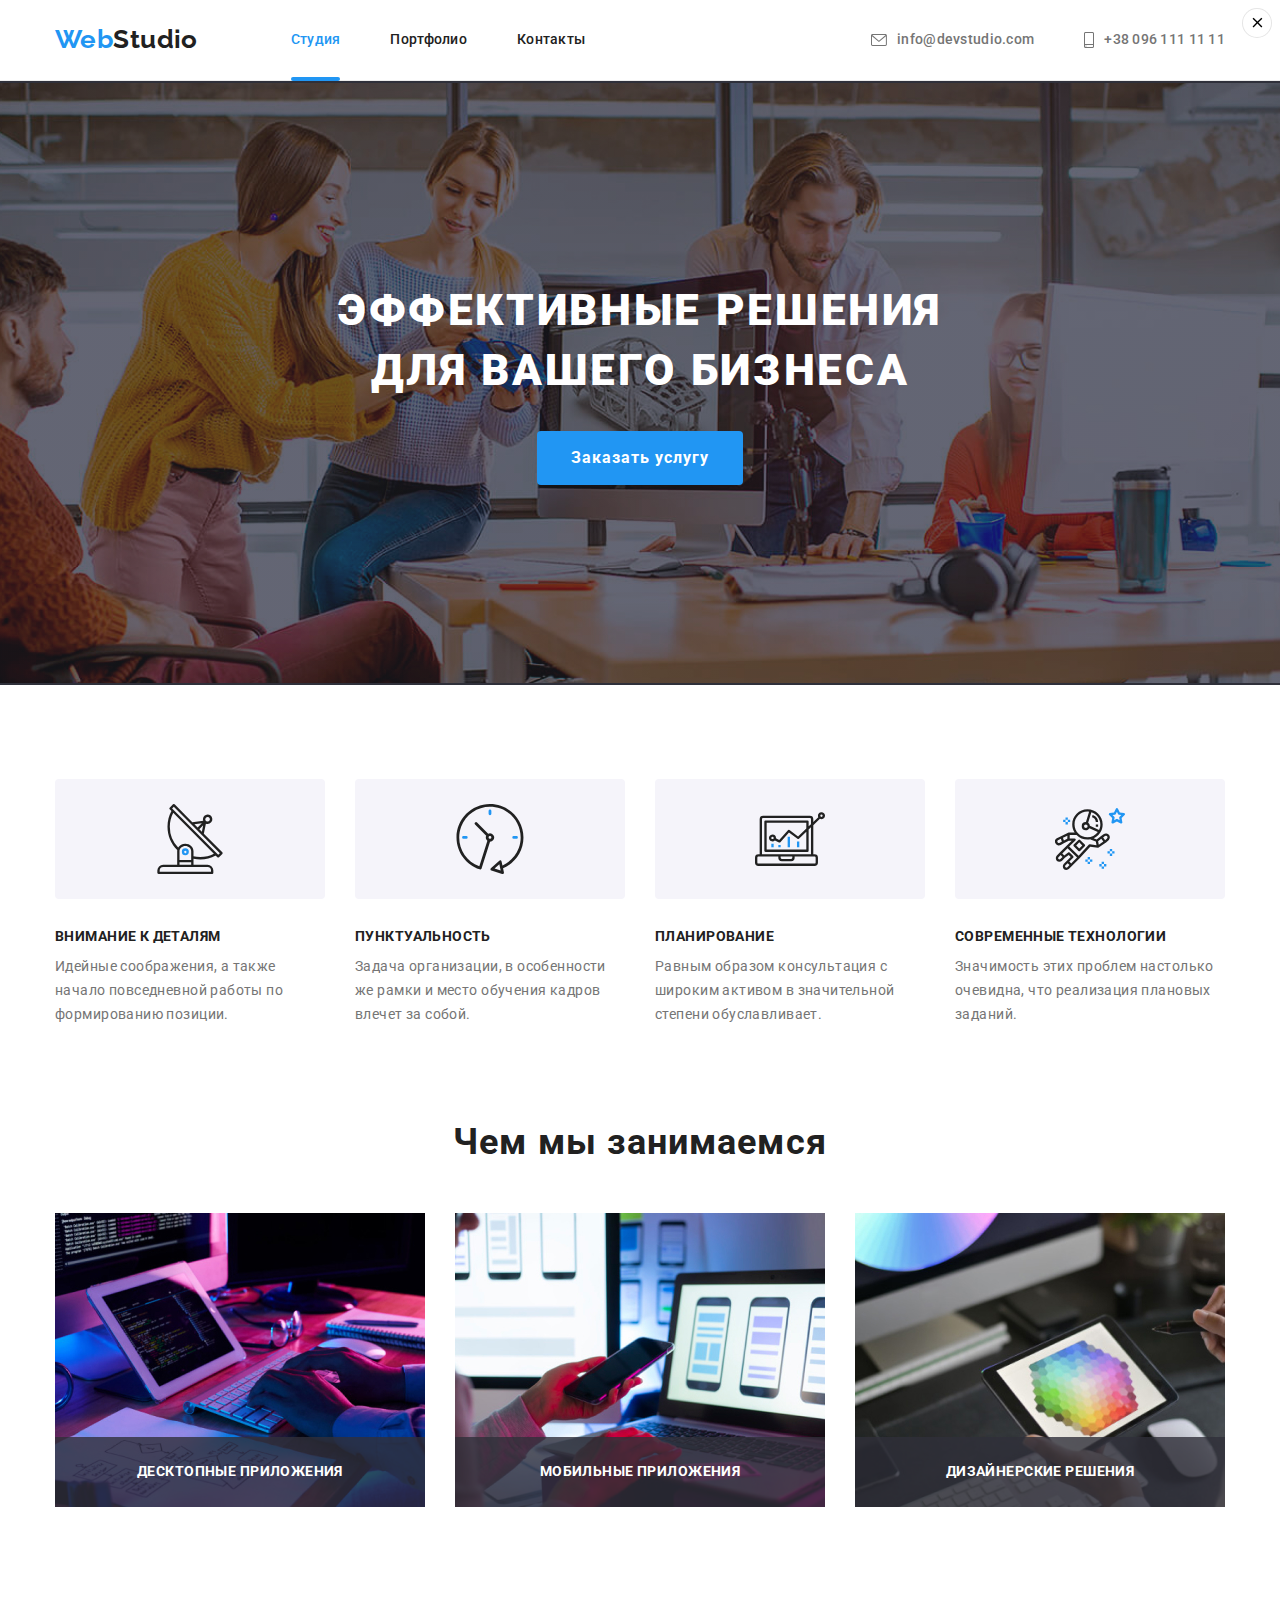
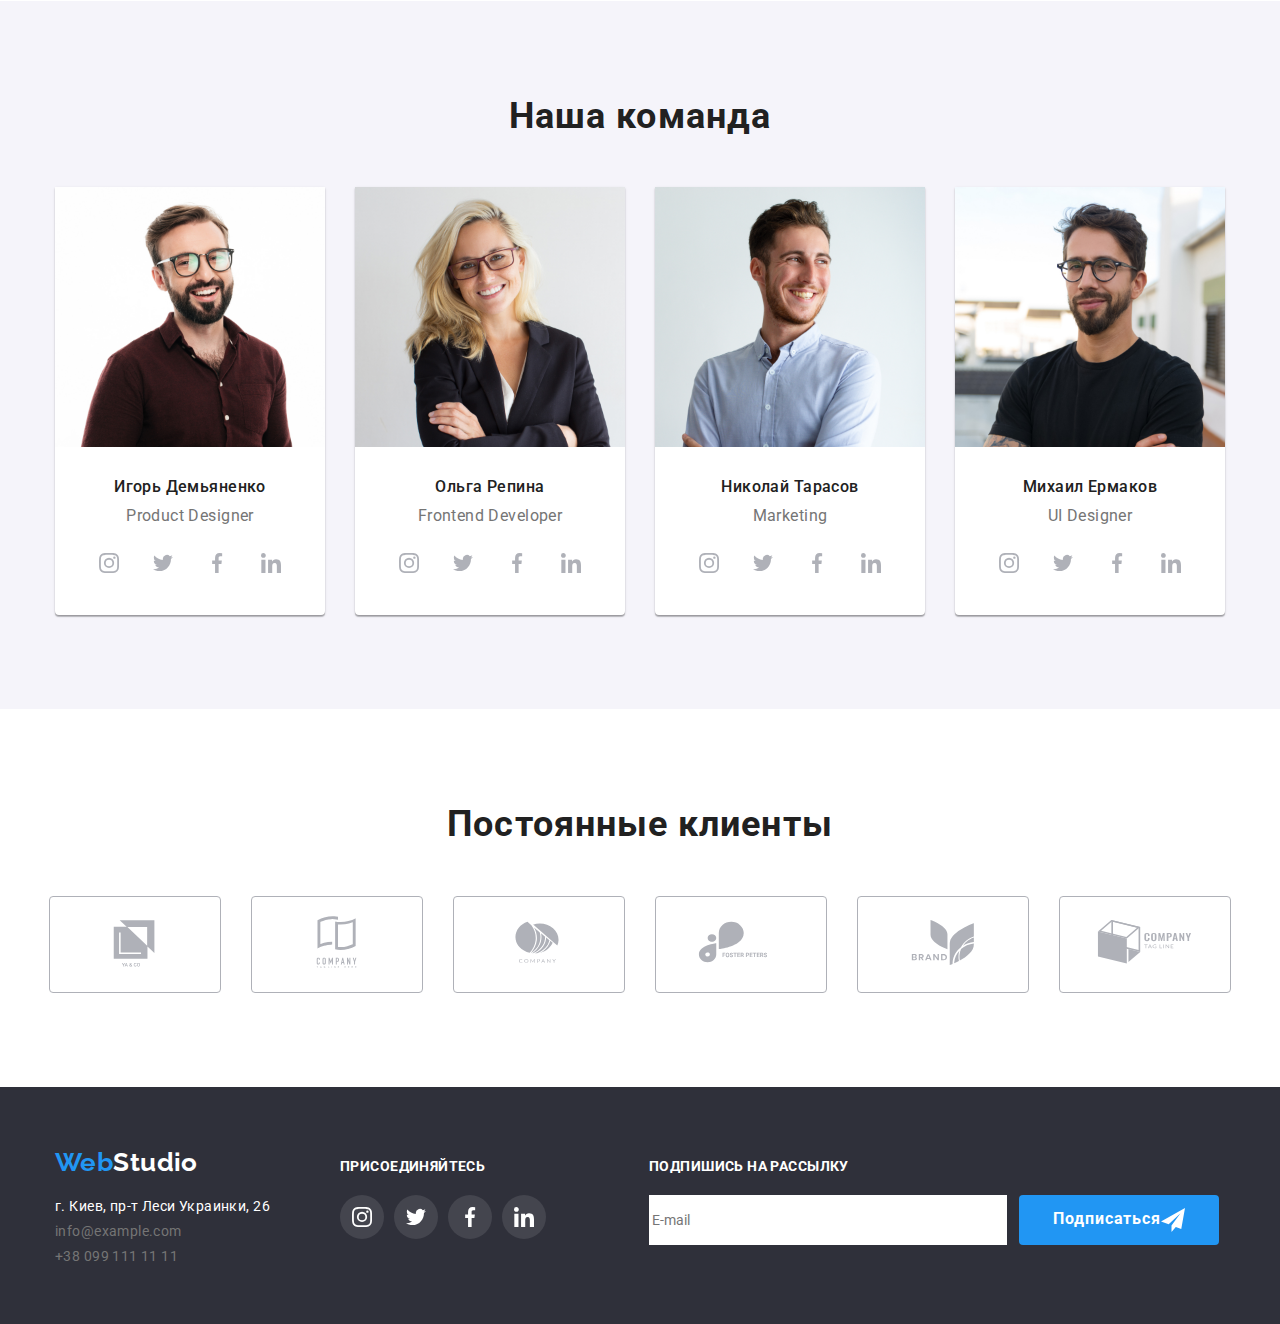
==== index.html @ c618db53 "Работаем над формой" ====
<!DOCTYPE html>
<html lang="ru">
  <head>
    <meta charset="UTF-8" />
    <meta http-equiv="X-UA-Compatible" content="IE=edge" />
    <meta name="viewport" content="width=device-width, initial-scale=1.0" />
    <title>WebStudio</title>
    <link href="https://fonts.googleapis.com/css2?family=Raleway:wght@700&family=Roboto:wght@400;500;700;900&display=swap" rel="stylesheet">
    <link rel="stylesheet" href="https://cdnjs.cloudflare.com/ajax/libs/modern-normalize/1.1.0/modern-normalize.min.css">
    <link rel="stylesheet" href="./css/styles.css"/>
  </head>
  <body>
   <header class="page-header">
    <div class="container main-nav">
      <nav class="nav">
        <a href="#" class="logo first">Web<span class="logo-black">Studio</span></a>
        <ul class="site-nav">
          <li class="item"><a href="#" class="link current">Студия</a></li>
          <li class="item"><a href="./portfolio.html">Портфолио</a></li>
          <li class="item"><a href="#">Контакты</a></li>
        </ul>
      </nav>
      <ul class="auth-nav">
        <li class="item"><a href="email:info@devstudio.com" class="auth-nav-mail">
          <svg class="item-icon" width="16" height="12">
            <use href="./img/icons.svg#icon-envelope" class="email"></use>
          </svg>
          info@devstudio.com</a>
        </li>
        <li class="item"><a href="tel:380961111111" class="auth-nav-mail">
          <svg class="item-icon" width="10" height="16">
            <use href="./img/icons.svg#icon-smartphone" class="email"></use>
          </svg>
          +38 096 111 11 11</a>
       </li>
      </ul>
    </div>
   </header>
   <main>
      <section class="hero">
       <div class="container">
         <h1 class="hero-title">Эффективные решения <br> для вашего бизнеса</h1>
         <button class="button-primary" type="button" data-modal-open>Заказать услугу</button>
       </div>
     </section>
      <section class="section firm">
        <div class="container">
          <h2 class="section-title name">Преимущества</h2>
          <ul class="features">
            <li class="title-list">
              <div class="icons">
                <svg class="icon-list">
                  <use href="./img/icons.svg#icon-antenna"  width="70" height="70"></use>
                </svg>
              </div>
              <h3 class="title">Внимание к деталям</h3>
              <p class="text">
                Идейные соображения, а также начало повседневной работы по
                формированию позиции.
              </p>
            </li>
            <li class="title-list">
              <div class="icons">
                <svg class="icon-list">
                  <use href="./img/icons.svg#icon-clock"  width="70" height="70"></use>
                </svg>
              </div>
              <h3 class="title">Пунктуальность</h3>
              <p class="text">
                Задача организации, в особенности же рамки и место обучения кадров
                влечет за собой.
              </p>
            </li>
            <li class="title-list">
              <div class="icons">
                  <svg class="icon-list">
                    <use href="./img/icons.svg#icon-diagram" width="70" height="70"></use>
                  </svg>
              </div>
              <h3 class="title">Планирование</h3>
              <p class="text">
                Равным образом консультация с широким активом в значительной степени
                обуславливает.
              </p>
            </li>
            <li class="title-list">
              <div class="icons">
                <svg class="icon-list" >
                  <use href="./img/icons.svg#icon-astronaut" width="70" height="70"></use>
                </svg>
              </div>
              <h3 class="title">Современные технологии</h3>
              <p class="text">
                Значимость этих проблем настолько очевидна, что реализация плановых
                заданий.
              </p>
            </li>
          </ul>
        </div>
      </section>
      <section class="section">
        <div class="container">
          <h2 class="section-title">Чем мы занимаемся</h2>
          <ul class="imag">
            <li class="work">
              <div class="work-thumb">
                <p class="title-thumb">Десктопные приложения</p>
                <img src="./img/layout.jpg" class="img-photo" width="370" height="294" alt="Верстка" />
              </div>
            </li>
            <li class="work">
              <div class="work-thumb">
                <p class="title-thumb">Мобильные приложения</p>
                <img src="./img/design.jpg" class="img-photo" width="370" height="294" alt="Дизайн" />
              </div>
            </li>
            <li class="work">
              <div class="work-thumb">
                <p class="title-thumb">Дизайнерские решения</p>
                <img src="./img/registration.jpg" class="img-photo" width="370" height="294" alt="Внешнее оформление" />
              </div>
              
            </li>
          </ul>
        </div>
      </section>
     <section class="section team">
       <div class="container">
         <h2 class="section-title">Наша команда</h2>
         <ul class="work-list">
           <li class="photo-team">
             <img src="./img/demyanenko.jpg" class="img-photo" width="270" height="260" alt="Игорь Демьяненко" />
             <div class="optional">
               <h3 class="title-photo">Игорь Демьяненко</h3>
               <p class="text-photo">Product Designer</p>
                <ul class="team-prof">
                  <li class="special-icon">
                    <a href="#" class="prof">
                      <svg class="prof-icon" width="20" height="20">
                        <use href="./img/icons.svg#icon-instagram"></use>
                      </svg>
                    </a>
                  </li>
                  <li class="special-icon">
                    <a href="#" class="prof">
                      <svg class="prof-icon" width="20" height="20">
                        <use href="./img/icons.svg#icon-twitter"></use>
                      </svg>
                    </a>
                  </li>
                  <li class="special-icon">
                    <a href="#" class="prof">
                      <svg class="prof-icon" width="20" height="20">
                        <use href="./img/icons.svg#icon-facebook"></use>
                      </svg>
                    </a>
                  </li>
                  <li class="special-icon">
                    <a href="#" class="prof">
                      <svg class="prof-icon" width="20" height="20">
                        <use href="./img/icons.svg#icon-linkedin"></use>
                      </svg>
                    </a>
                  </li>
                </ul>
             </div>
           </li>
           <li class="photo-team">
             <img src="./img/repina.jpg" class="img-photo" width="270" height="260" alt="Ольга Репина" />
             <div class="optional">
               <h3 class="title-photo">Ольга Репина</h3>
               <p class="text-photo">Frontend Developer</p>
                <ul class="team-prof">
                  <li class="special-icon">
                    <a href="#" class="prof">
                      <svg class="prof-icon" width="20" height="20">
                        <use href="./img/icons.svg#icon-instagram"></use>
                      </svg>
                    </a>
                  </li>
                  <li class="special-icon">
                    <a href="#" class="prof">
                      <svg class="prof-icon" width="20" height="20">
                        <use href="./img/icons.svg#icon-twitter"></use>
                      </svg>
                    </a>
                  </li>
                  <li class="special-icon">
                    <a href="#" class="prof">
                      <svg class="prof-icon" width="20" height="20">
                        <use href="./img/icons.svg#icon-facebook"></use>
                      </svg>
                    </a>
                  </li>
                  <li class="special-icon">
                    <a href="#" class="prof">
                      <svg class="prof-icon" width="20" height="20">
                        <use href="./img/icons.svg#icon-linkedin"></use>
                      </svg>
                    </a>
                  </li>
                </ul>
             </div>
           </li>
           <li class="photo-team">
              <img src="./img/tarasov.jpg" class="img-photo" width="270" height="260" alt="Николай Тарасов" />
              <div class="optional">
               <h3 class="title-photo">Николай Тарасов</h3>
               <p class="text-photo">Marketing</p>
                <ul class="team-prof">
                  <li class="special-icon">
                    <a href="#" class="prof">
                      <svg class="prof-icon" width="20" height="20">
                        <use href="./img/icons.svg#icon-instagram"></use>
                      </svg>
                    </a>
                  </li>
                  <li class="special-icon">
                    <a href="#" class="prof">
                      <svg class="prof-icon" width="20" height="20">
                        <use href="./img/icons.svg#icon-twitter"></use>
                      </svg>
                    </a>
                  </li>
                  <li class="special-icon">
                    <a href="#" class="prof">
                      <svg class="prof-icon" width="20" height="20">
                        <use href="./img/icons.svg#icon-facebook"></use>
                      </svg>
                    </a>
                  </li>
                  <li class="special-icon">
                    <a href="#" class="prof">
                      <svg class="prof-icon" width="20" height="20">
                        <use href="./img/icons.svg#icon-linkedin"></use>
                      </svg>
                    </a>
                  </li>
                </ul>
             </div>
           </li>
           <li class="photo-team">
             <img src="./img/ermakov.jpg" class="img-photo" width="270" height="260" alt="Михаил Ермаков" />
             <div class="optional">
               <h3 class="title-photo">Михаил Ермаков</h3>
               <p class="text-photo">UI Designer</p>
                <ul class="team-prof">
                  <li class="special-icon">
                    <a href="#" class="prof">
                      <svg class="prof-icon" width="20" height="20">
                        <use href="./img/icons.svg#icon-instagram"></use>
                      </svg>
                    </a>
                  </li>
                  <li class="special-icon">
                    <a href="#" class="prof">
                      <svg class="prof-icon" width="20" height="20">
                        <use href="./img/icons.svg#icon-twitter"></use>
                      </svg>
                    </a>
                  </li>
                  <li class="special-icon">
                    <a href="#" class="prof">
                      <svg class="prof-icon" width="20" height="20">
                        <use href="./img/icons.svg#icon-facebook"></use>
                      </svg>
                    </a>
                  </li>
                  <li class="special-icon">
                    <a href="#" class="prof">
                      <svg class="prof-icon" width="20" height="20">
                        <use href="./img/icons.svg#icon-linkedin"></use>
                      </svg>
                    </a>
                  </li>
                </ul>
             </div>
           </li>
         </ul>
       </div>
     </section>
     <section class="section">
       <div class="container">
        <h2 class="section-title">Постоянные клиенты</h2>
        <ul class="client-set">
          <li class="client">
            <a href="#" class="client-item" >
              <svg class="client-icon" width="106" height="60">
                <use href="./img/icons.svg#icon-Logo"></use>
              </svg>
            </a>
          </li>
          <li class="client">
           <a href="#" class="client-item">
              <svg class="client-icon"  width="106" height="60">
                <use href="./img/icons.svg#icon-window" class="client-book"></use>
              </svg>
           </a>
          </li>
          <li class="client">
            <a href="#" class="client-item">
              <svg class="client-icon" width="106" height="60" >
                <use href="./img/icons.svg#icon-Logo-1"></use>
              </svg>
            </a>
          </li>
          <li class="client">
            <a href="#" class="client-item">
              <svg class="client-icon" width="106" height="60">
                <use href="./img/icons.svg#icon-foster"></use>
              </svg>
            </a>
          </li>
          <li class="client">
            <a href="#" class="client-item">
              <svg class="client-icon" width="106" height="60">
                <use href="./img/icons.svg#icon-brand"></use>
              </svg>
            </a>
          </li>
          <li class="client">
           <a href="#" class="client-item" >
              <svg class="client-icon" width="106" height="60">
                <use href="./img/icons.svg#icon-company3"></use>
              </svg>
           </a>
          </li>
        </ul>

       </div>
     </section>
   </main>
   <footer class="footer">
     <div class="container web">
       <div>
          <a href="#" class="logo second">Web<span class="logo-white">Studio</span></a>
          <address>
            <ul class="adress-taem">
              <li class="adress">
                <a href="https://bit.ly/3pXMvUd" target="_blank" rel="noopener noreferrer" class="logo-address">г. Киев, пр-т Леси
                  Украинки, 26</a>
              </li>
              <li class="adress-mail"><a href="info@example.com" class="logo-address-mail">info@example.com</a></li>
              <li class="adress-mail"><a href="tel:380991111111" class="logo-address-mail">+38 099 111 11 11</a></li>
            </ul>
          </address>
       </div>
        <div class="social-web">
          <p class="title white">присоединяйтесь</p>
          <ul class="social">
            <li class=insta><a href="#" class="twit">
              <svg  class="insta-item"  width="20px" height="20px">
                <use href="./img/icons.svg#icon-instagram"></use>
              </svg>
             </a>
           </li>
            <li class=insta><a href="#" class="twit">
              <svg  class="insta-item" width="20px" height="20px">
                <use href="./img/icons.svg#icon-twitter"></use>
              </svg>
             </a>
           </li>
            <li  class=insta><a href="#" class="twit">
              <svg  class="insta-item" width="20px" height="20px">
                <use href="./img/icons.svg#icon-facebook"></use>
              </svg>
             </a>
           </li>
            <li class=insta><a href="#" class="twit">
              <svg  class="insta-item" width="20px" height="20px">
                <use href="./img/icons.svg#icon-linkedin"></use>
              </svg>

             </a>
           </li>
          </ul>
        </div>
        <div class="sabcription">
          <p class="title white">Подпишись на рассылку</p>
          <form class="sabscription-form">
            <label class="sabscription-label">
              <input class="sabscription-input" type="email" name="sabscription" placeholder="E-mail">
            </label>
            <button class="sabscription-button" type="submit">Подписаться
              <svg class="sabscription-button-icon" width="24" height="24">
                <use href="./img/icons.svg#icon-send"></use>
              </svg>
            </button>
          </form>
        </div>
     </div>
   </footer>
  <div class="backdrop is-hidden" data-modal>
    <div class="modal">
     <div>
       <p class="modal-title"></p>
       <form class="form" name="order-form">
         <div class="form-field">
           <label class="form-label">Имя
             <input class="form-input" type="text" name="name">
             <div>
               <svg class="form-svg" width="18" height="18">
                 <use href="./img/icons.svg#icon-person"></use>
               </svg>
             </div>
           </label>
           <label class="form-label">Телефон
             <input class="form-input" type="tel" name="tel">
              <div>
                <svg class="form-svg" width="18" height="18">
                  <use href="./img/icons.svg#icon-phone"></use>
                </svg>
              </div>
           </label>
           <label class="form-label">Почта
             <input class="form-input" type="email" name="email">
             <div>
               <svg class="form-svg" width="18" height="18">
                 <use href="./img/icons.svg#icon-email-black-18dp-1-1-1"></use>
               </svg>
             </div>
           </label>
           <label class="form-label">
             <input class="form-input" type="email" name="email">
           </label>
         </div>
         <label class="form-checkbox">
           <input type="checkbox" name="">
         </label>
        </form>
     </div>
    </div>    
  </div>
  <script src="./js/modal.js"></script>
</body>
</html>


<button class="close-icon" data-modal-close>
  <svg class="close">
    <use href="./img/icons.svg#icon-close"></use>
  </svg>
</button>
---- css/styles.css ----
:root {
    --primary-text-color: #757575;
    --title-text-color: #212121;
    --accent-color: #2196F3;
    --primary-white-color: #FFFFFF;
   --background-color: #2F303A;
   --background-color-alternativ: #F5F4FA;
   --accent-text-color: #188ce8;
   --line-color: #ECECEC;
   --line-color-second: #EEEEEE;
   --border-line: #AFB1B8;
   --cubik: cubic-bezier(0.4, 0, 0.2, 1);
}


body {
background-color: var(--primary-white-color);
color: var(--title-text-color);

font-family: Roboto, sans-serif;
font-size: 14px;
letter-spacing: 0.03em;
}
.container {
    max-width: 1600px;
    margin: 0 auto;
    width: 1200px;
    padding-left: 15px;
    padding-right: 15px;
}
*,
*::before,
*::after{
box-sizing: border-box;}

 h1,h2,h3,h4,h5,h6,p {
margin: 0;
 }
.imag {
    display: block;
    display: flex;
    margin-top: 0;
    margin-bottom: 0;
}

/* Main-nav */
.page-header {
   border-bottom: 1px var(--line-color) solid;
}
.main-nav {
    display: flex;
    align-items: center;
    
}
.nav {
    display: flex;
}
/* Logo */
.logo {
    display: block;
    color: var(--accent-color);
    font-family: Raleway, sans-serif;
    font-weight: 700;
    font-size: 26px;
    line-height: 1.19;
    text-decoration: none;
}
.first {
   padding-top: 24px;
   padding-bottom: 25px;
   
}

.logo-black {
    color: var(--title-text-color)
}
.logo-white {
    color: var(--primery-white-color)
}
ul {
    list-style: none;
    margin: 0;
    padding-left: 0;
}

/* auth-nav */
.auth-nav {
    display: block;
    display: flex;
    margin-left: auto;
    color: var(--primary-text-color);
    font-weight: 500;
    line-height: 1.14;
    text-decoration: none;
    letter-spacing: 0.02em;
}

.auth-nav .item + .item{
    margin-left: 50px;
    }
.auth-nav:hover,
.auth-nav:focus {
    color: var(--accent-color);
    fill: var(--accent-color);
}

.auth-nav-mail {
    display: flex;
    padding-top: 32px;
    padding-bottom: 32px;
    color: var(--primary-text-color);
    align-items: center;
    text-decoration: none;  
    fill: var(--primary-text-color);
    transition: color 250ms var(--cubik), fill 250ms var(--cubik);
}
   
.auth-nav-mail:hover,
.auth-nav-mail:focus{
    color: var(--accent-color);
    fill: var(--accent-color);
}

.item-icon {
   margin-right: 10px;
 
}

.site-nav {
   display: flex;
   margin-left: 93px;
}
.site-nav .item {
    margin-right: 50px;
}
.site-nav .item:last-child {
margin-right: 0;
}
.site-nav a {
    display: block;
    padding-top: 32px;
    padding-bottom: 32px;

    color: var(--title-text-color);
    font-weight: 500;
    font-size: 14px;
    line-height: 1.14;
    letter-spacing: 0.02em;
    text-decoration: none;
    font-style: normal;
}
.site-nav .link {
   
    margin-top: 0;
    margin-bottom: 0;

    color: var(--accent-color);
    text-decoration: none;
    font-style: normal;
}

.site-nav .link.current {
    display: block;
    padding-top: 32px;
    padding-bottom: 32px;

    color: var(--accent-color);
    
}
.item {
    position: relative;
}

.current::after {
 content: "";
 display: block;
 width: 100%;
 height: 4px;
 left: 0;
 bottom: -1px;
 border-radius: 2px;
 background-color: var(--accent-color);
 position: absolute;
}

/* Hero */
.hero {
    padding-top: 200px;
    padding-bottom: 200px;
    background-color: var(--background-color);
    text-align: center;

    background-image: linear-gradient(to top, rgba(47, 48, 58, 0.4), rgba(47, 48, 58, 0.4)),
    url(../img/герой.jpg);
    background-repeat: no-repeat;
    background-position: center;
   }
.hero-title {
    margin-top: 0;
    margin-bottom: 30px;
    
    color: var(--primary-white-color);
    font-weight: 900;
    font-size: 44px;
    line-height: 1.36;
    text-align: center;
    letter-spacing: 0.06em;
    text-transform: uppercase;
}
.name{
    display: none;
}
/* Section */
.section {
   padding-top: 94px;
   padding-bottom: 94px;
}
.firm {
    padding-bottom: 0;
}
.section-title {
    margin-top: 0;
    margin-bottom: 50px;

    color: var(--title-text-color);
    font-weight: 700;
    font-size: 36px;
    line-height: 1.17;
    text-align: center;
    letter-spacing: 0.03em;
    }
.team {
    background-color: var(--background-color-alternativ);
}
.imag .work {
    margin-right: 30px;
}
.imag .work:last-child{
    margin-right:0;
}
.work-thumb {
position: relative;

}


.title-thumb {
    
    width: 370px;
    height: 70px;
    display: flex;
    align-items: center;
    justify-content: center;

    font-weight: 700;
    font-size: 14px;
    line-height: 1.14;
    text-transform: uppercase;
    color: var(--primary-white-color);
    background-color:rgba(47, 48, 58, 0.8); ;
   
    position: absolute;
    left: 0;
    bottom: 0;
}
/* Features */
.features {
    display: flex;
    margin-top: 0;
    margin-bottom: 0;
    
}
.title-list {
    margin-right: 30px;
    
  
}   
.icons {
    display: flex;
    align-items: center;
    justify-content: center;
    width: 270px;
    height: 120px;
    
    border-radius: 4px;
    margin-bottom: 30px;
    background-color: var(--background-color-alternativ);
}
.icon-list {
    width: 70px;
    height: 70px;
    
}

.title {  
    margin-bottom: 10px;
    color: var(--title-text-color);
    font-weight: 700;
    font-size: 14px;
    line-height: 1.14;
    text-transform: uppercase;
}
.white {
color: var(--primary-white-color);
margin-bottom: 20px;
}
.photo-team {
    margin-top: 0;
    margin-bottom: 0;

    background-color: var(--primary-white-color);
    box-shadow: 0px 1px 3px rgba(0, 0, 0, 0.12),
    0px 1px 1px rgba(0, 0, 0, 0.14),
    0px 2px 1px rgba(0, 0, 0, 0.2);
    border-radius: 0px 0px 4px 4px;
      
}.work-list .photo-team:last-child{
    margin-right: 0;
}
img {
    display: block;
    max-width: 100%;
    height: auto;  
}
.optional {
    padding-top: 30px;
    padding-bottom: 30px;  
}
.text-optional {
    padding: 20px 24px;
    border-right: 1px var(--line-color-second) solid;
    border-bottom: 1px var(--line-color-second) solid;
    border-left: 1px var(--line-color-second) solid;
    background-color: var(--primary-white-color);
    }
.title-photo {
    margin-top: 0;
    margin-bottom: 10px;
    font-weight: 500;
    font-size: 16px;
    line-height: 1.2;
    text-align: center;
}


.features .title-list:last-child{
    margin-right: 0;
} 
.text {
    color: var(--primary-text-color);
    line-height: 1.71;
}
.text-photo {
    margin-top: 0;
    margin-bottom: 0;
  
    color: var(--primary-text-color);
    font-size: 16px;
    line-height: 1.2;
    text-align: center;
}
/* Examples */
.work-list .title {
     color: var(--title-text-color);
}
.work-list {
    display: flex;
    margin-top: 0;
    margin-bottom: 0;
}
.work-list .photo-team {
    margin-right: 30px;
}
/* Проекты */
.projects {
    display: flex;
    flex-wrap: wrap;
       
}
.photo {
    display: block;
    text-decoration: none;
    overflow: hidden;
   
}
.photo:hover,
.photo:focus {
    box-shadow: 0px 1px 1px rgba(0, 0, 0, 0.12),
    0px 4px 4px rgba(0, 0, 0, 0.06),
    1px 4px 6px rgba(0, 0, 0, 0.16);
}
.photo:hover .text-project{
    transform: translateY(0);
}
.photo-class {
    width: 370px;
    margin-right: 30px;
    margin-bottom: 30px;
    
    }

.photo-class:nth-child(3n) {
    margin-right: 0;
}

.photo-class:nth-last-child(-n+3) {
    margin-bottom: 0;
}
.photo-class:hover .text-project {
opacity: 1;
}

.photo-anime {
 position: relative;
 overflow: hidden;
 
}
.project-photo {
    display: block;
}

.text-project {
    display: block;
    padding: 63px 24px;
    text-align: left;
    top: 0;
    left: 0;
    width: 100%;
    height: 100%;
    color: var(--primary-white-color);
    background-color: rgba(33, 150, 243, 0.9);
    font-size: 18px;
    line-height: 1.6;
    position: absolute;
   transform: translateY(101%);

    
   transition: transform 250ms var(--cubik);
    
}

.title-project {
    color: var(--title-text-color);
}
.projects-title {
    margin-bottom: 4px;
    color: var(--title-text-color);
    font-weight: 700;
    font-size: 18px;
    line-height: 2;
    text-decoration: none;
    letter-spacing: 0.06em;
}
.projects-text {
    margin-top: 0;
    margin-bottom: 0;
    color: var(--primary-text-color);
    font-weight: 400;
    font-size: 16px;
    line-height: 1.88;
    }

  
/* button */
.button {
    display: flex;
    justify-content: center;
    margin-bottom: 50px;
    font-weight: 700;
    font-size: 16px;
    line-height: 1.9;
    border-radius: 4px;
    letter-spacing: 0.06em;
    border-color: transparent;

    transition: background-color 250ms var(--cubik), color 250ms var(--cubik);
}

.button-primary {
    
    padding: 10px 32px;
    color: var(--primary-white-color);
    background-color: var(--accent-color);
    font-weight: 700;
    font-size: 16px;
    line-height: 1.9;
    border-radius: 4px;
    letter-spacing: 0.06em;
    border-color: transparent;

       
}
.button.primary:focus,
.button.primary:hover {
  color: var(--primary-white-color);
    background-color: var(--accent-text-color);
}

.button.secondery {
    margin-bottom: 0;
    margin-right: 8px;
    padding: 6px 22px;
    color: var(--title-text-color);
    background-color: var(--background-color-alternativ);

    
    }
.button.secondery:focus,
.button.secondery:hover {
color: var(--primary-white-color);
background-color: var(--accent-color);
box-shadow: 0px 3px 1px rgba(0, 0, 0, 0.1),
0px 1px 2px rgba(0, 0, 0, 0.08),
0px 2px 2px rgba(0, 0, 0, 0.12);
}
/* prof */
.prof {
    display: flex;
    padding: 12px;
    width: 44px;
    height: 44px;
    color: var(--primary-white-color);
    fill: var(--border-line);
    justify-content: center;
    align-items: center;
    border-radius: 50%;
    transition: background-color 250ms var(--cubik), fill 250ms var(--cubik) ;
    
}
.prof:hover,
.prof:focus{
    background-color: var(--accent-color);
    fill: var(--primary-white-color)
}
.team-prof {
    display: flex;
    margin-top: 16px;
    justify-content: center;
}

.special-icon:not(:last-child) {
    margin-right: 10px;
}

/* Client */
.client-set{
    display: flex;
    justify-content: center;
   }
.client {
    margin-right: 30px;
}
.client-icon {
    width: 106px;
    height: 60px;
   
}


.client-item {
   
    display: block;
    object-position: center;
    padding: 16px 32px;
    box-sizing: border-box;
    border: 1px solid var(--border-line);
    border-radius: 4px;
    fill: var(--border-line);

   transition: border 250ms var(--cubik), fill 250ms var(--cubik) ;
   
}
.client-item:hover,
.client-item:focus {
    border: 1px solid var(--accent-color);
    fill: var(--accent-color);

}

.client:last-child {
    margin-right: 0;
}

.footer {
    padding-top: 60px;
    padding-bottom: 60px;
    background-color: var(--background-color);
        
}
.web {
    display: flex;
    align-items: baseline;
}
.social-web {
    margin-left: 70px;
}
.adress {
   margin-top: 20px;
  }

.adress-mail {
   margin-top: 9px;
}

.logo-white {
    color: var(--primary-white-color);
}
.logo-address {
    color: var(--primary-white-color);
    text-decoration: none;
    font-style: normal;
}
.logo-address:hover,
.logo-address:focus{
color: var(--accent-color);
}
.logo-address-mail {
    color: var(--primary-text-color);
    text-decoration: none;
    font-style: normal;
}
.logo-address-mail:hover,
.logo-address-mail:focus {
    color: var(--accent-color);
}
.social {
    display: flex;
    }

.insta {
    margin-right: 10px;
}
.twit {
    display: flex;
    width: 44px;
    height: 44px;
    background: rgba(255, 255, 255, 0.1);
    border-radius: 50%;
    align-items: center;
    justify-content: center;
    fill: var(--primary-white-color);

    transition: background-color 250ms var(--cubik);

}

.twit:hover{
    background-color: var(--accent-color);
   
}
.sabcription {
    margin-left: 93px;
}
.sabscription-form {
    display: flex;
}
.sabscription-label {
    margin-right: 12px;
    
}
.sabscription-input {
width: 358px;
height: 50px;
border: 1px solid rgba(255, 255, 255, 0.3);
box-sizing: border-box;
background-color: none;
}
.sabscription-button {
    display: flex;
    justify-content: center;
    align-items: center;
    width: 200px;
    height: 50px;
    font-weight: 700;
    font-size: 16px;
    line-height: 1.9;
    border-radius: 4px;
    letter-spacing: 0.06em;
    border-color: transparent;
    color: var(--primary-white-color);
    background-color: var(--accent-color)
}

.backdrop {
    position: fixed;
    top: 0;
    left: 0;
    width: 100%;
    height: 100%;
    background: rgba(0, 0, 0, 0.2);
    opacity: 1;
    transition: opacity 250ms var(--cubik);
}
.backdrop.is-hidden {
    opacity: 0;
    pointer-events: none;
    
}
.backdrop.is-hidden .modal {
    transform: translate(-50%, -50%) scale(1.1);
}
.modal {
    position: absolute;
    top: 50%;
    left: 50%;
       
    width: 528px;
    height: 581px;
   
    background-color: white;
    transform: translate(-50%, -50%) scale(1);
    transition: transform 250ms var(--cubik);
}
.close-icon {
    position: absolute;
    top: 8px;
    right: 8px;
    display: flex;
    justify-content: center;
    align-items: center;
    color: var(--title-text-color);
    background-color:var(--primary-white-color);
    width: 30px;
    height: 30px;
    border: 1px solid rgba(0, 0, 0, 0.1);
    border-radius: 50%;
}
.close-icon:hover,
.close-icon:focus{
background-color: var(--accent-color);
color: var(--primary-white-color);
}
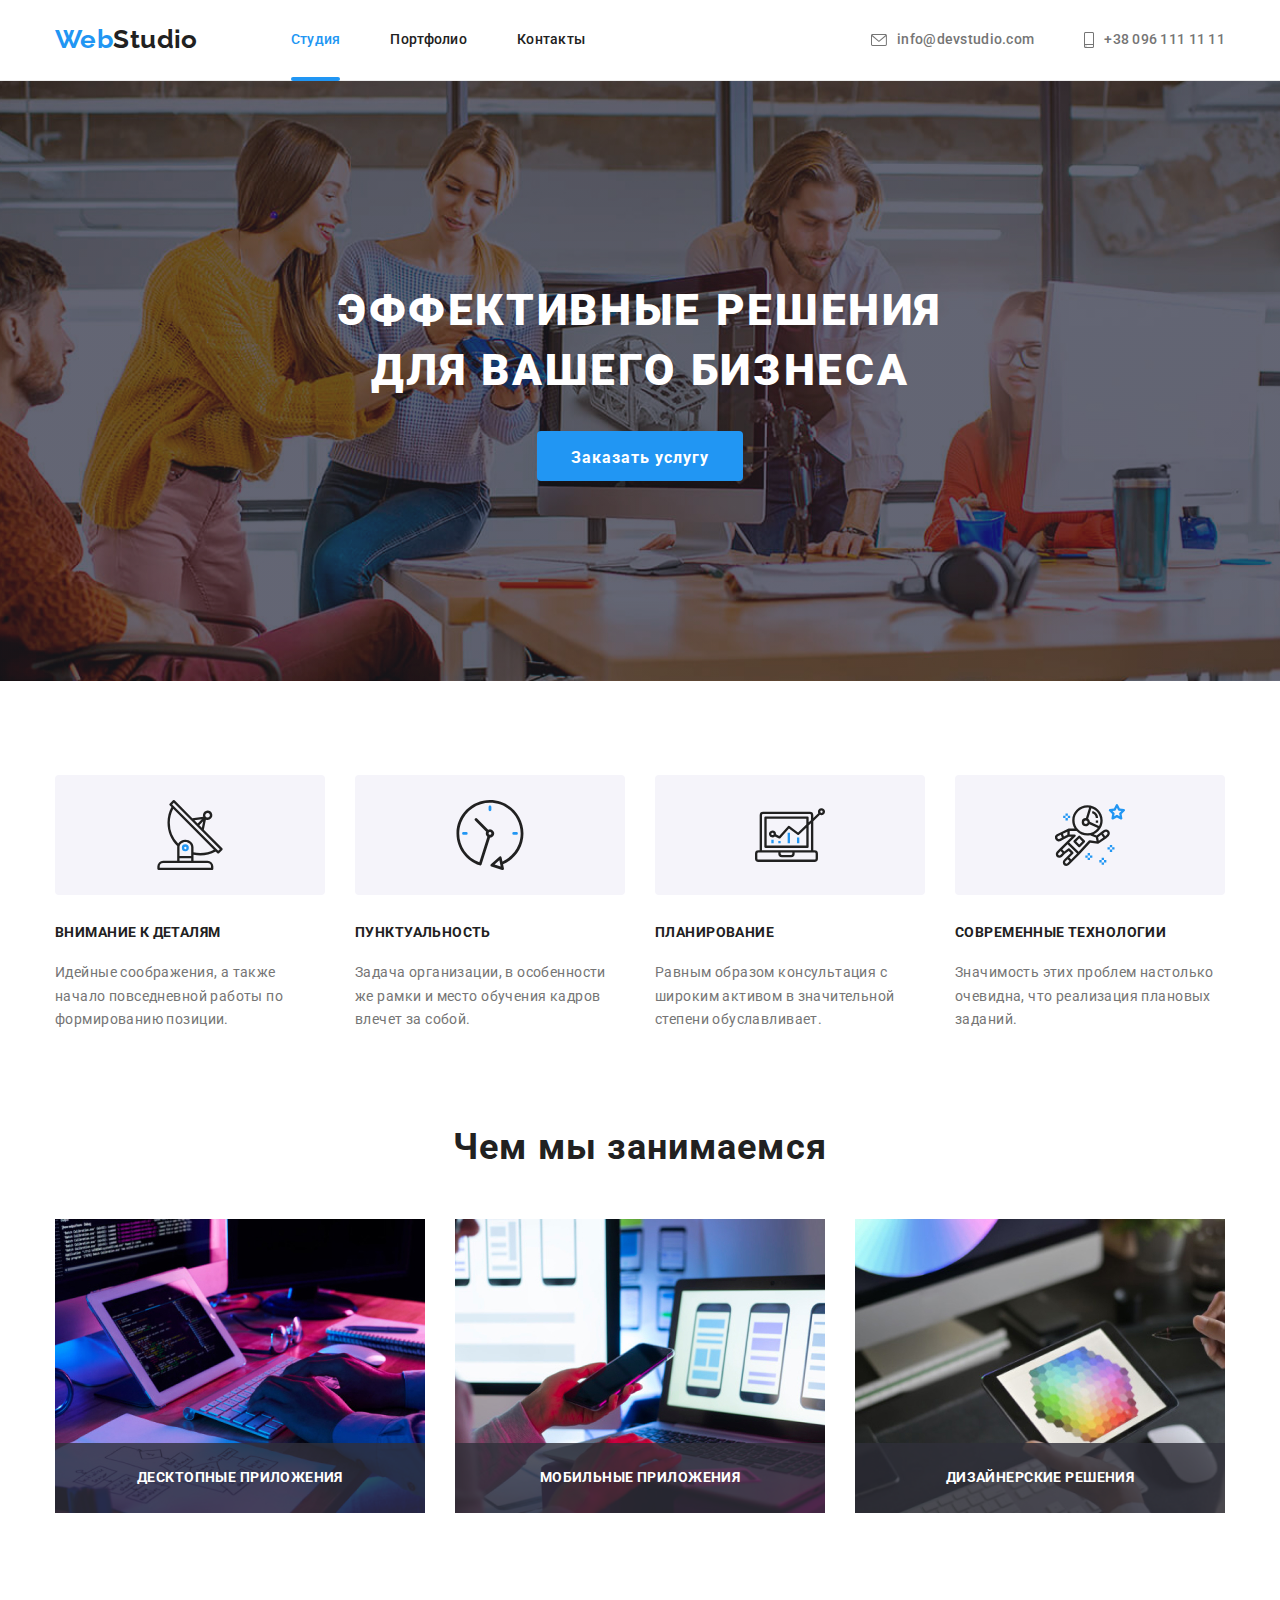
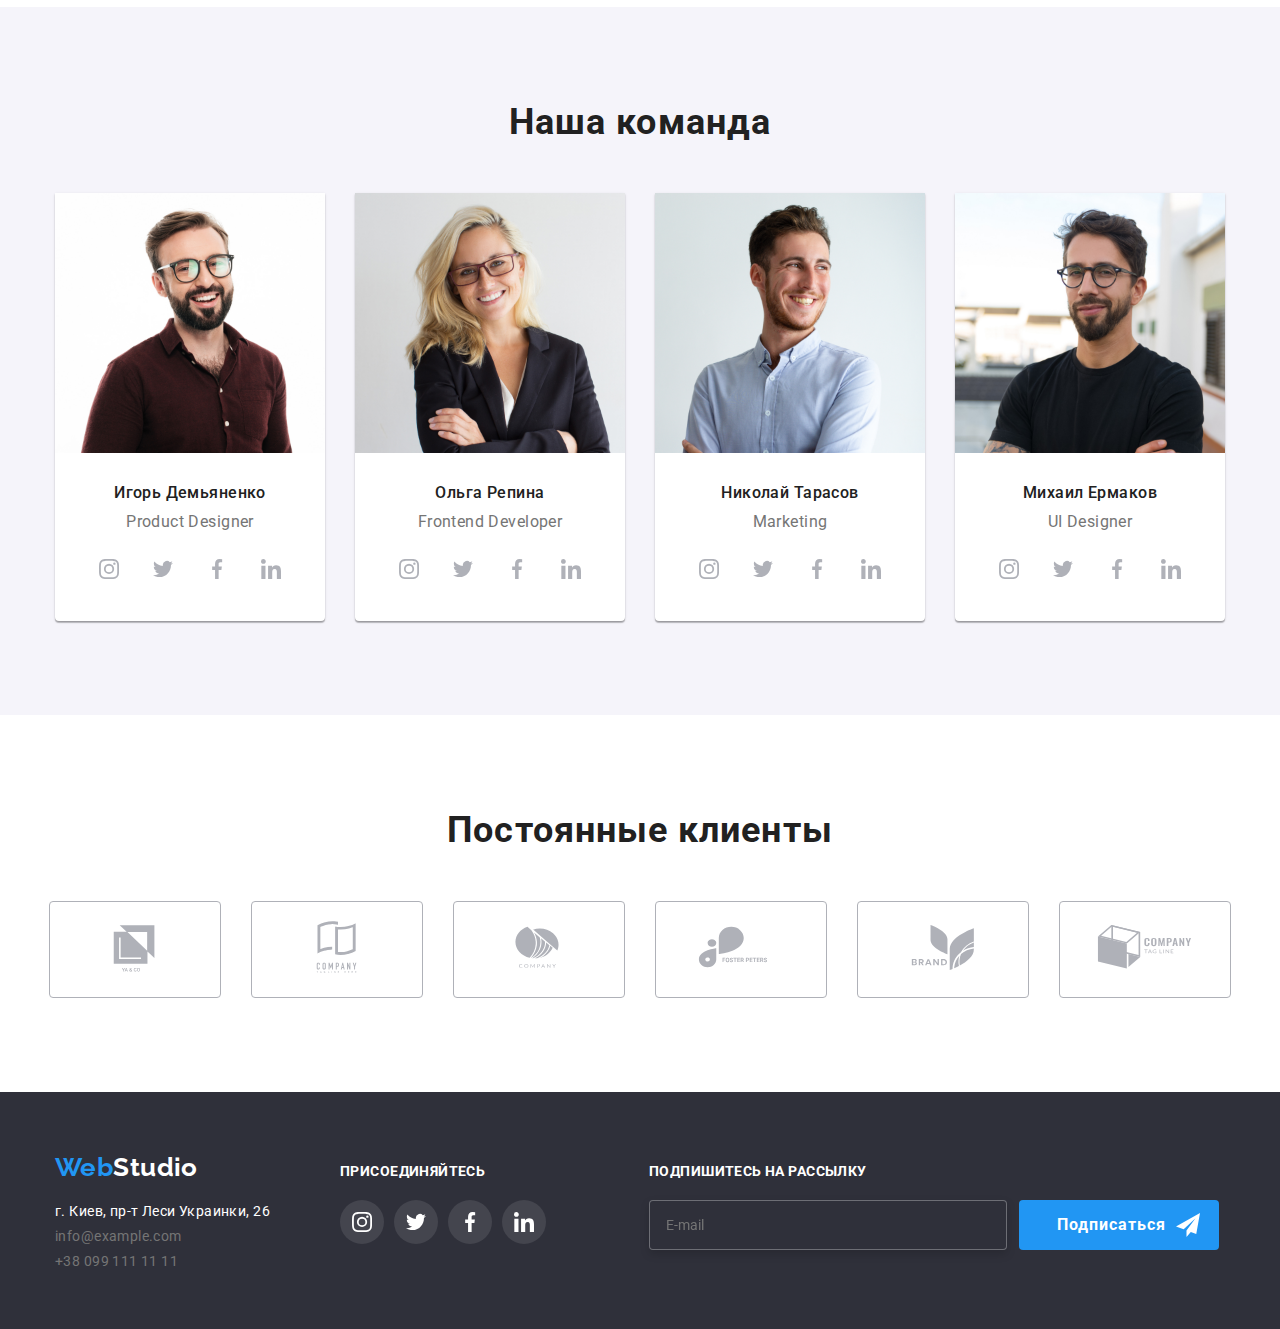
==== commit c5b0dbd0: "Работаем над формой" ====
--- a/index.html
+++ b/index.html
@@ -375,58 +375,63 @@
            </li>
           </ul>
         </div>
-        <div class="sabcription">
-          <p class="title white">Подпишись на рассылку</p>
-          <form class="sabscription-form">
-            <label class="sabscription-label">
-              <input class="sabscription-input" type="email" name="sabscription" placeholder="E-mail">
-            </label>
-            <button class="sabscription-button" type="submit">Подписаться
-              <svg class="sabscription-button-icon" width="24" height="24">
+        <form class="footer-form" name="subscription-form" action="#" autocomplete="off">
+          <label class="subscription-label" for="subscription">Подпишитесь на рассылку</label>
+          <div class="subscribe">
+            <input class="subscription-input" id="subscription" type="email" name="subscription" placeholder="E-mail">
+            <button class="button-primary subscription-button" type="submit">Подписаться
+              <svg class="subscription-icon" width="24" height="24">
                 <use href="./img/icons.svg#icon-send"></use>
               </svg>
             </button>
-          </form>
-        </div>
+          </div>
+        </form>
      </div>
    </footer>
   <div class="backdrop is-hidden" data-modal>
     <div class="modal">
-     <div>
-       <p class="modal-title"></p>
+      <button class="close-icon" data-modal-close>
+        <svg class="close">
+          <use href="./img/icons.svg#icon-close"></use>
+        </svg>
+      </button>
+     <div class="modal-form">
+       <p class="modal-title">Оставьте свои данные, мы Вам перезвоним</p>
        <form class="form" name="order-form">
          <div class="form-field">
-           <label class="form-label">Имя
-             <input class="form-input" type="text" name="name">
-             <div>
-               <svg class="form-svg" width="18" height="18">
-                 <use href="./img/icons.svg#icon-person"></use>
-               </svg>
-             </div>
-           </label>
-           <label class="form-label">Телефон
-             <input class="form-input" type="tel" name="tel">
-              <div>
-                <svg class="form-svg" width="18" height="18">
-                  <use href="./img/icons.svg#icon-phone"></use>
-                </svg>
-              </div>
-           </label>
-           <label class="form-label">Почта
-             <input class="form-input" type="email" name="email">
-             <div>
-               <svg class="form-svg" width="18" height="18">
-                 <use href="./img/icons.svg#icon-email-black-18dp-1-1-1"></use>
-               </svg>
-             </div>
-           </label>
-           <label class="form-label">
-             <input class="form-input" type="email" name="email">
+            <input class="form-input" type="text" name="name" id="name">
+            <label class="form-label" for="name">Имя</label>
+             <svg class="form-svg" width="18" height="18">
+             <use href="./img/icons.svg#icon-person"></use>
+             </svg>
+         </div>
+         <div class="form-field">
+            <input class="form-input" type="tel" name="tel" id="tel">
+            <label class="form-label" for="tel">Телефон</label>
+              <svg class="form-svg" width="18" height="18">
+                <use href="./img/icons.svg#icon-phone"></use>
+              </svg>
+         </div>
+         <div class="form-field">
+            <input class="form-input" type="email" name="email" id="email">
+            <label class="form-label" for="email">Почта</label>
+              <svg class="form-svg" width="18" height="18">
+                <use href="./img/icons.svg#icon-email-black-18dp-1-1-1"></use>
+              </svg>
+         </div>
+         <div class="form-field">
+           <label class="form-label">Коментарий
+              <textarea class="content-comment" name="comment" placeholder="Введите текст"></textarea>
            </label>
          </div>
-         <label class="form-checkbox">
-           <input type="checkbox" name="">
-         </label>
+         <div>
+           <label class="form-checkbox">
+             <input class="checkbox" type="checkbox" name="checkbox">
+             <span class="deal">Соглашаюсь с рассылкой и принимаю</span>
+             <span class="deal-rules">Условия договора</span>
+           </label>
+           <button class="sabscription-button" type="submit">Отправить</button>
+         </div>
         </form>
      </div>
     </div>    
@@ -436,8 +441,3 @@
 </html>
 
 
-<button class="close-icon" data-modal-close>
-  <svg class="close">
-    <use href="./img/icons.svg#icon-close"></use>
-  </svg>
-</button>--- a/css/styles.css
+++ b/css/styles.css
@@ -293,7 +293,7 @@
 }
 
 .title {  
-    margin-bottom: 10px;
+    margin-bottom: 20px;
     color: var(--title-text-color);
     font-weight: 700;
     font-size: 14px;
@@ -466,6 +466,7 @@
     display: flex;
     justify-content: center;
     margin-bottom: 50px;
+    
     font-weight: 700;
     font-size: 16px;
     line-height: 1.9;
@@ -477,8 +478,10 @@
 }
 
 .button-primary {
-    
+    display: inline-block;
     padding: 10px 32px;
+    min-width: 200px;
+    height: 50px;
     color: var(--primary-white-color);
     background-color: var(--accent-color);
     font-weight: 700;
@@ -648,39 +651,52 @@
     background-color: var(--accent-color);
    
 }
-.sabcription {
+/* footer form */
+.footer-form {
+    display: flex;
+    flex-direction: column;
     margin-left: 93px;
 }
-.sabscription-form {
-    display: flex;
-}
-.sabscription-label {
+.subscription-label{
+    margin-bottom: 20px;
+    font-weight: 700;
+    font-size: 14px;
+    line-height: 1.14;
+    letter-spacing: 0.03em;
+    text-transform: uppercase;
+    color: var(--primary-white-color);
+}
+.subscribe {
+    display: flex;
+    align-items: center;
+    justify-content: center;
+}
+.subscription-input {
+    padding: 15px 16px;
     margin-right: 12px;
-    
-}
-.sabscription-input {
-width: 358px;
-height: 50px;
-border: 1px solid rgba(255, 255, 255, 0.3);
-box-sizing: border-box;
-background-color: none;
-}
-.sabscription-button {
-    display: flex;
-    justify-content: center;
-    align-items: center;
-    width: 200px;
+    width: 358px;
     height: 50px;
-    font-weight: 700;
-    font-size: 16px;
-    line-height: 1.9;
+    border: 1px solid rgba(255, 255, 255, 0.3);
+    filter: drop-shadow(0px 4px 4px rgba(0, 0, 0, 0.15));
     border-radius: 4px;
-    letter-spacing: 0.06em;
-    border-color: transparent;
-    color: var(--primary-white-color);
-    background-color: var(--accent-color)
-}
-
+    background-color: var(--background-color)
+}
+.subscription-button {
+    display: flex;
+    align-items: center;
+    justify-content: center;
+    padding: 10px 10px 10px 29px;
+    margin-bottom: 0;
+    background-color: var(--accent-color);
+        
+}
+.subscription-icon {
+    margin-left: 10px;
+    width: 24px;
+    height: 24px;
+    fill: var(--main-background-color)
+}
+/* Modal */
 .backdrop {
     position: fixed;
     top: 0;
@@ -710,6 +726,11 @@
     background-color: white;
     transform: translate(-50%, -50%) scale(1);
     transition: transform 250ms var(--cubik);
+
+    box-shadow: 0px 1px 3px rgba(0, 0, 0, 0.12),
+    0px 1px 1px rgba(0, 0, 0, 0.14),
+    0px 2px 1px rgba(0, 0, 0, 0.2);
+    border-radius: 4px;
 }
 .close-icon {
     position: absolute;
@@ -730,5 +751,72 @@
 background-color: var(--accent-color);
 color: var(--primary-white-color);
 }
-
-
+textarea{
+    resize: none;
+}
+.modal-form {
+    padding: 40px;
+}
+.form {
+    width: 528px;
+   margin-left: auto;
+   margin-right: auto;
+   
+}
+.form-field {
+  position: relative;
+  display: flex;
+  flex-direction: column;
+   margin-bottom: 28px;
+}
+.form-field:last-child {
+    margin-bottom: 0;
+}
+.form-field label {
+    margin-bottom: 4px;
+}
+.form-svg {
+    position: absolute;
+    top: 50%;
+    left: 15px;
+    transform: translateY(-50%);
+}
+.form-field input {
+    border-radius: 4px;
+    border: 1px solid rgba(33, 33, 33, 0.2);
+}
+.form-field textarea {
+    border-radius: 4px;
+    border: 1px solid rgba(33, 33, 33, 0.2);
+}
+.form-field textarea::placeholder {
+    font-weight: 400;
+    font-size: 12px;
+    line-height: 1.2;
+    letter-spacing: 0.01em;
+    
+    color: rgba(117, 117, 117, 0.5);
+}
+.form-input {
+    width: 448px;
+    height: 40px;
+
+}
+.content-comment {
+    width: 448px;
+    height: 120px;
+}
+.form-checkbox {
+    margin-top: 20px;
+    align-items: center;
+}
+.checkbox {
+  
+}
+.content-comment {
+    padding: 12px 16px;
+}
+.deal {
+
+    color: var(--primary-text-color);
+}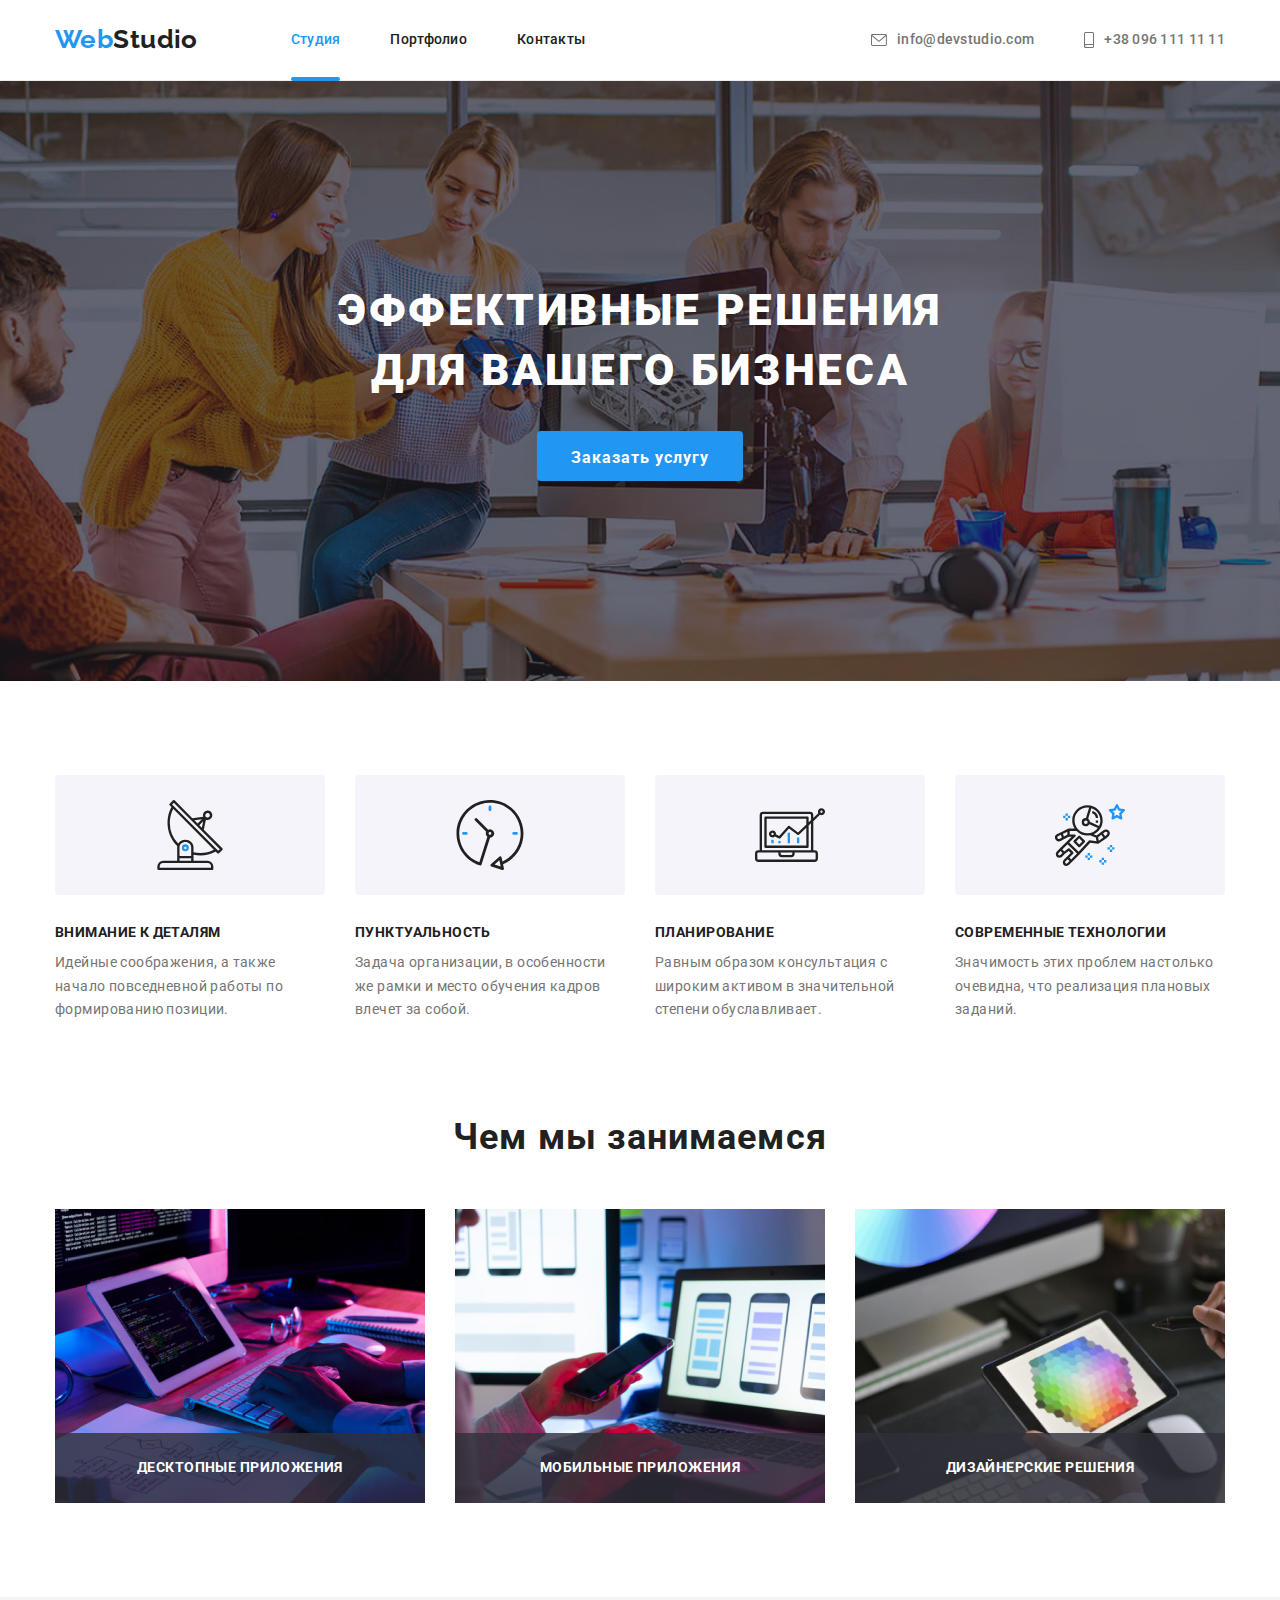
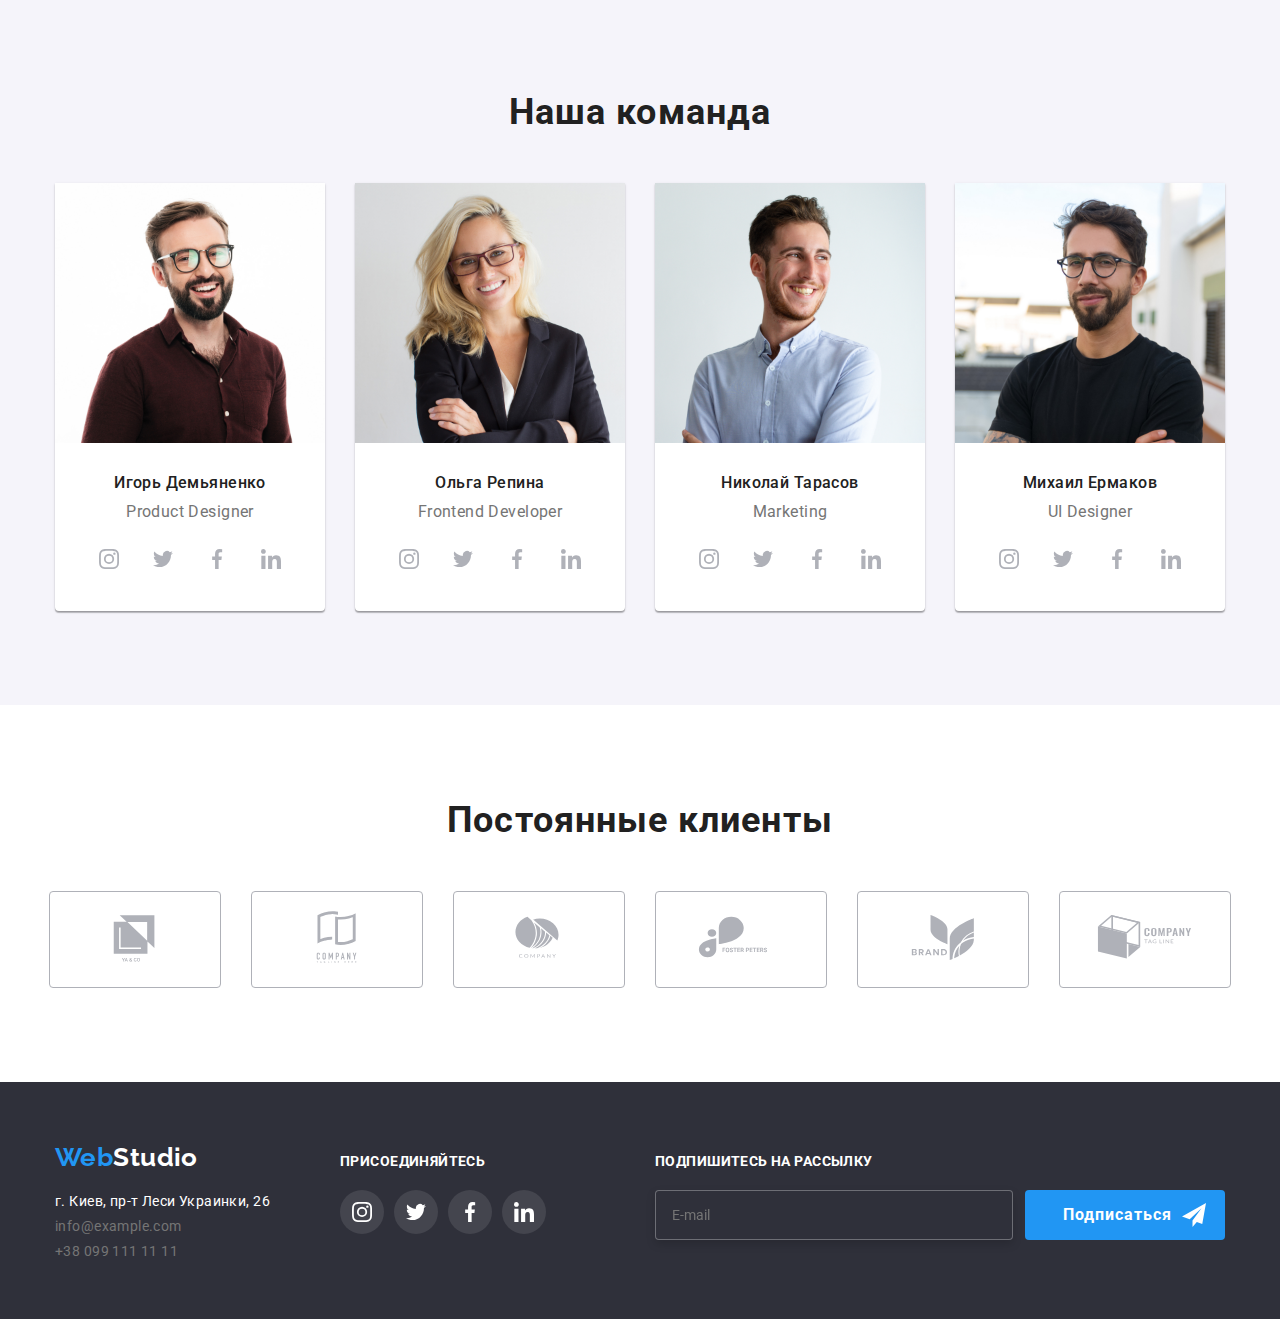
==== commit 7f299152: "Правки в ДЗ 6" ====
--- a/index.html
+++ b/index.html
@@ -396,41 +396,43 @@
         </svg>
       </button>
      <div class="modal-form">
-       <p class="modal-title">Оставьте свои данные, мы Вам перезвоним</p>
+       
        <form class="form" name="order-form">
-         <div class="form-field">
-            <input class="form-input" type="text" name="name" id="name">
-            <label class="form-label" for="name">Имя</label>
-             <svg class="form-svg" width="18" height="18">
-             <use href="./img/icons.svg#icon-person"></use>
-             </svg>
-         </div>
-         <div class="form-field">
-            <input class="form-input" type="tel" name="tel" id="tel">
+        <p class="form-title">Оставьте свои данные, мы Вам перезвоним</p>
+           <label class="form-label" for="name">Имя</label>
+            <div class="form-field">
+              <input class="form-input" type="text" name="name" id="name">
+              <svg class="form-svg" width="18" height="18">
+                <use href="./img/icons.svg#icon-person"></use>
+              </svg>
+            </div>
             <label class="form-label" for="tel">Телефон</label>
+            <div class="form-field">
+              <input class="form-input" type="tel" name="tel" id="tel">
               <svg class="form-svg" width="18" height="18">
                 <use href="./img/icons.svg#icon-phone"></use>
               </svg>
-         </div>
-         <div class="form-field">
-            <input class="form-input" type="email" name="email" id="email">
+            </div>
             <label class="form-label" for="email">Почта</label>
+            <div class="form-field">
+              <input class="form-input" type="email" name="email" id="email">
               <svg class="form-svg" width="18" height="18">
                 <use href="./img/icons.svg#icon-email-black-18dp-1-1-1"></use>
               </svg>
+            </div>
+         
+         <div class="form-field">
+           <label class="form-label" for="content-comment">Коментарий</label>
+           <textarea class="content-comment" name="comment" id="content-comment" placeholder="Введите текст"></textarea>
          </div>
-         <div class="form-field">
-           <label class="form-label">Коментарий
-              <textarea class="content-comment" name="comment" placeholder="Введите текст"></textarea>
+         <div class="form-rights">
+           <label class="form-checkbox" for="form-rights">
+            <input class="checkbox" type="checkbox" name="checkbox" id="form-rights">
+            <span class="checkbox-icon"></span>
+            Соглашаюсь с рассылкой и принимаю
+            <a class="modal-link" href="#">Условия договора</a>
            </label>
-         </div>
-         <div>
-           <label class="form-checkbox">
-             <input class="checkbox" type="checkbox" name="checkbox">
-             <span class="deal">Соглашаюсь с рассылкой и принимаю</span>
-             <span class="deal-rules">Условия договора</span>
-           </label>
-           <button class="sabscription-button" type="submit">Отправить</button>
+           <button class="button-primary send-button" type="submit">Отправить</button>
          </div>
         </form>
      </div>
--- a/css/styles.css
+++ b/css/styles.css
@@ -42,7 +42,11 @@
     margin-top: 0;
     margin-bottom: 0;
 }
-
+ul {
+    list-style: none;
+    margin: 0;
+    padding-left: 0;
+}
 /* Main-nav */
 .page-header {
    border-bottom: 1px var(--line-color) solid;
@@ -77,11 +81,7 @@
 .logo-white {
     color: var(--primery-white-color)
 }
-ul {
-    list-style: none;
-    margin: 0;
-    padding-left: 0;
-}
+
 
 /* auth-nav */
 .auth-nav {
@@ -293,7 +293,7 @@
 }
 
 .title {  
-    margin-bottom: 20px;
+    margin-bottom: 10px;
     color: var(--title-text-color);
     font-weight: 700;
     font-size: 14px;
@@ -655,7 +655,7 @@
 .footer-form {
     display: flex;
     flex-direction: column;
-    margin-left: 93px;
+    margin-left: auto;
 }
 .subscription-label{
     margin-bottom: 20px;
@@ -736,20 +736,21 @@
     position: absolute;
     top: 8px;
     right: 8px;
-    display: flex;
-    justify-content: center;
-    align-items: center;
-    color: var(--title-text-color);
-    background-color:var(--primary-white-color);
+
+    display: flex;
+    justify-content: center;
+    align-items: center;
     width: 30px;
     height: 30px;
+    
     border: 1px solid rgba(0, 0, 0, 0.1);
     border-radius: 50%;
+    fill: var(--title-text-color);
+    background-color:var(--primary-white-color);
 }
 .close-icon:hover,
 .close-icon:focus{
-background-color: var(--accent-color);
-color: var(--primary-white-color);
+    fill: var(--accent-color);
 }
 textarea{
     resize: none;
@@ -757,66 +758,128 @@
 .modal-form {
     padding: 40px;
 }
-.form {
-    width: 528px;
-   margin-left: auto;
-   margin-right: auto;
-   
+
+.form-title {
+    margin-bottom: 12px;
+
+    font-weight: 700;
+    font-size: 20px;
+    line-height: 1.15;
+    text-align: center;
+    letter-spacing: 0.03em;
+
+    color: var(--title-text-color);
 }
 .form-field {
-  position: relative;
-  display: flex;
-  flex-direction: column;
-   margin-bottom: 28px;
-}
-.form-field:last-child {
-    margin-bottom: 0;
-}
-.form-field label {
+   position: relative;
+   margin-bottom: 10px;
+}
+
+.form-label {
+    display: block;
     margin-bottom: 4px;
+    
+    font-size: 12px;
+    line-height: 1.16;
+    letter-spacing: 0.01em;
+
+    color: var(--primary-text-color);
+}
+
+.form-input {
+    padding-left: 42px;
+    width: 100%;
+    height: 40px;
+    
+    border: 1px solid rgba(33, 33, 33, 0.2);
+    border-radius: 4px;
+    color: var(--text-color);
+    cursor: pointer;
+
+    transition:border 250ms cubic-bezier(0.4, 0, 0.2, 1),
+    outline 250ms cubic-bezier(0.4, 0, 0.2, 1);
+}
+.form-input:hover,
+.form-input:focus {
+    border: 1px solid var(--accent-color);
+    outline: 1px solid var(--accent-color);
 }
 .form-svg {
     position: absolute;
-    top: 50%;
-    left: 15px;
-    transform: translateY(-50%);
-}
-.form-field input {
+    top: 11px;
+    left: 12px;
+    
+    fill:currentColor;
+
+    transition:fill 250ms cubic-bezier(0.4, 0, 0.2, 1);
+}
+.form-input:hover + .form-svg,
+.form-input:focus + .form-svg {
+    fill: var(--accent-color);
+}
+.content-comment {
+    display: block;
+    width: 100%;
+    height: 120px;
+    
+    padding: 12px 16px;
+    resize: none;
+    border: 1px solid rgba(33, 33, 33, 0.2);
     border-radius: 4px;
-    border: 1px solid rgba(33, 33, 33, 0.2);
-}
-.form-field textarea {
+    cursor: pointer;
+}
+.content-comment:hover,
+.content-comment:focus {
+    border: 1px solid var(--accent-color);
+    outline: 1px solid var(--accent-color);
+}
+.form-rights {
+   margin-top: 20px;
+}
+.form-checkbox {
+    display: flex;
+    justify-content: center;
+    align-items: center;
+    margin-bottom: 4px;
+    
+    font-size: 14px;
+    line-height: 1.71;
+    letter-spacing: 0.03em;
+    
+    color:var(--primary-text-color);
+}
+.modal-link {
+    color: var(--accent-color);
+}
+.checkbox {
+    position: absolute;
+    width: 1px;
+    height: 1px;
+    margin: -1px;
+    border: 0;
+    padding: 0;
+    clip: rect(0 0 0 0);
+    overflow: hidden;
+}
+.checkbox-icon {
+    display: inline-block;
+    margin-right: 9px;
+    width: 16px;
+    height: 15px;
+    border: 2px solid var(--title-text-color);
     border-radius: 4px;
-    border: 1px solid rgba(33, 33, 33, 0.2);
-}
-.form-field textarea::placeholder {
-    font-weight: 400;
-    font-size: 12px;
-    line-height: 1.2;
-    letter-spacing: 0.01em;
-    
-    color: rgba(117, 117, 117, 0.5);
-}
-.form-input {
-    width: 448px;
-    height: 40px;
-
-}
-.content-comment {
-    width: 448px;
-    height: 120px;
-}
-.form-checkbox {
-    margin-top: 20px;
-    align-items: center;
-}
-.checkbox {
-  
-}
-.content-comment {
-    padding: 12px 16px;
-}
-.deal {
-
-    color: var(--primary-text-color);
+}
+.checkbox:checked + .checkbox-icon {
+    border-color: var(--accent-color);
+    background-color: var(--accent-color);
+    background-image: url(../img/icon-check.svg);
+    background-size: contain;
+    background-origin: border-box;
+}
+.send-button {
+    display: block;
+    padding: 10px 55px;
+    margin-top: 30px;
+    margin-left: auto;
+    margin-right: auto;
 }